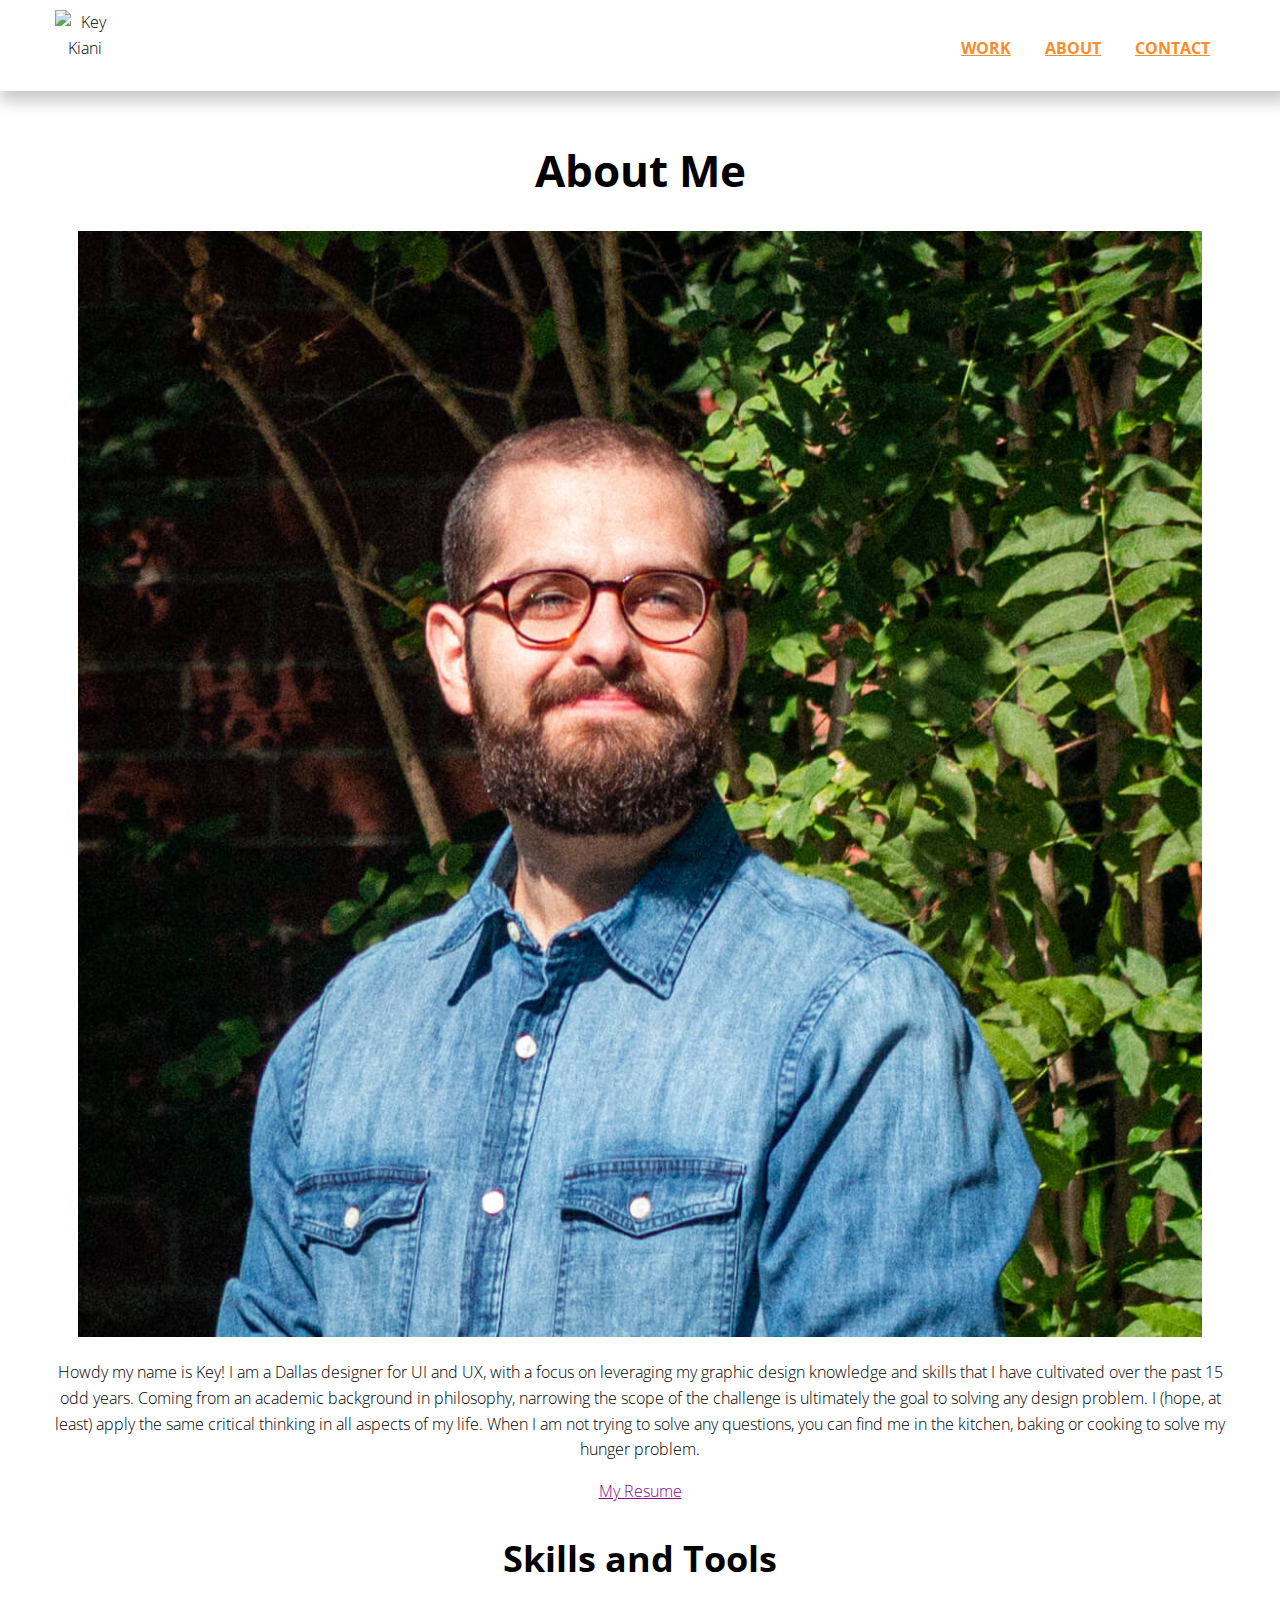
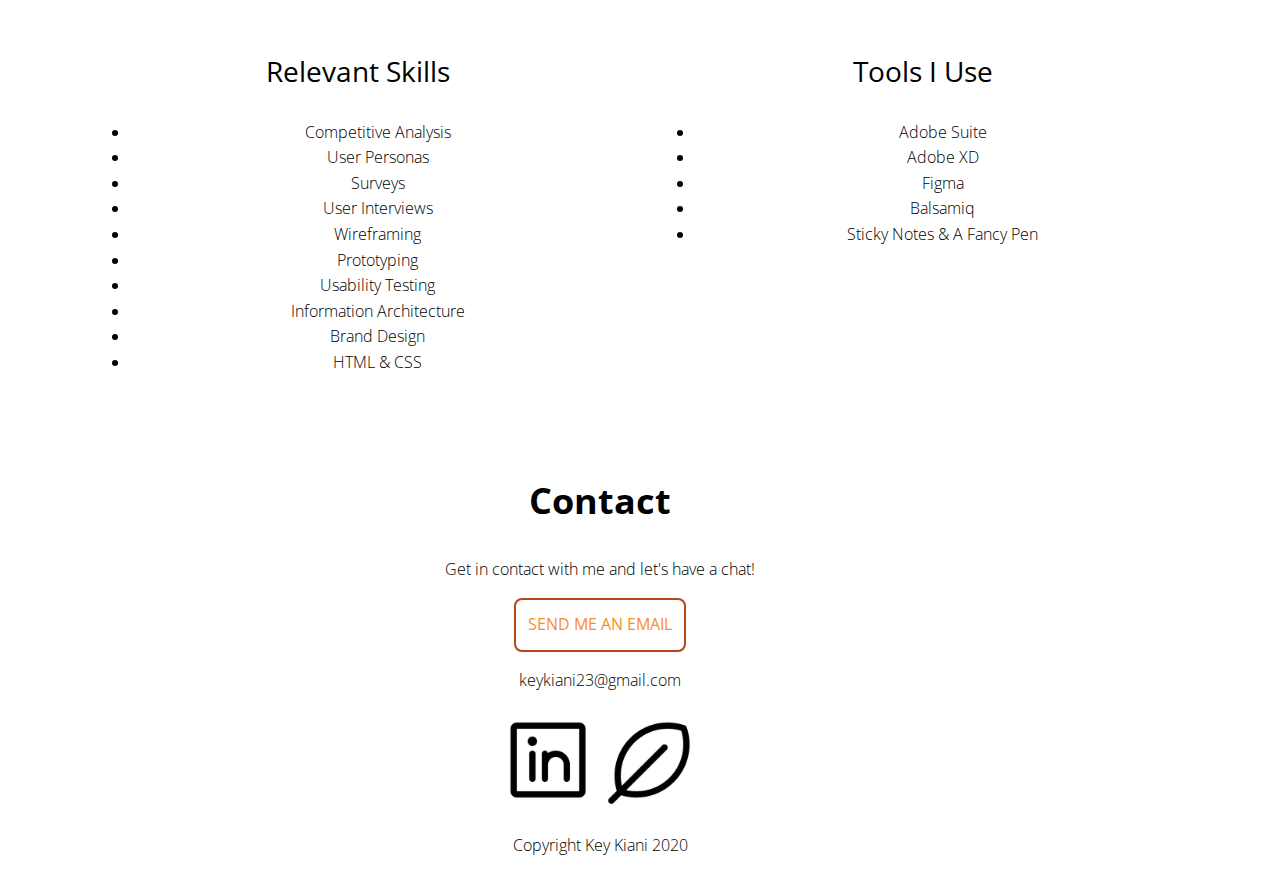
==== about.html @ 22456ecd "removed containercenter class" ====
<!DOCTYPE html>
<html lang="en" dir="ltr">

<head>
  <meta charset="utf-8" />
  <title>Key Kiani</title>
  <link href="img/about/favicon_x.ico" rel="shortcut icon" />
  <link rel="stylesheet" type="text/css" href="css/normalize.css" />
  <link rel="stylesheet" type="text/css" href="css/style.css" />
  <link href="https://fonts.googleapis.com/css2?family=Open+Sans:ital,wght@0,300;0,400;0,600;0,700;1,300;1,400;1,600;1,700&display=swap" rel="stylesheet" />
  <meta name="viewport" content="width=device-width, initial-scale=1" />
  <script src="https://kit.fontawesome.com/7047d6c9fc.js" crossorigin="anonymous"></script>
</head>

<body>
  <!-- Header Section -->
  <header>
    <div id="header">
      <div class="navtoggle" id="myNavtoggle">
        <img src="https://i.imgur.com/heJOwS7.png" alt="Key Kiani" class="logo" />
        <div>
          <nav>
            <ul class="nav">
              <li><a href="index.html">Work</a></li>
              <li><a href="about.html">About</a></li>
              <li><a href="#contact">Contact</a></li>
              <li><a href="javascript:void(0);" class="icon" onclick="menuToggle()"><i class="fas fa-bars"></i></a></li>
            </ul>
          </nav>
        </div>
      </div>
    </div>
  </header>
  <!--End Header-->

  <!-- Main -->
  <main>
    <div id="hero">
      <div class="container">
        <div>
          <h1>About Me</h1>
        </div>
        <div>
          <picture>
            <source srcset="img/about/KeyKiani_p@1x.jpg" media="(max-width:767px)" />
            <img src="img/about/KeyKiani_p@2x.jpg" alt="My image" />
          </picture>
          <div>
            <div>
              <!-- <h2>About Me</h2> -->
              <div>
                <p>
                  Howdy my name is Key! I am a Dallas designer for UI and UX, with a focus on leveraging my graphic design knowledge and skills that I have cultivated over the past 15 odd years. Coming from an academic
                  background in philosophy, narrowing the scope of the challenge is ultimately the goal to solving any design problem. I (hope, at least) apply the same critical thinking in all aspects of my life. When I am
                  not trying to solve any questions, you can find me in the kitchen, baking or cooking to solve my hunger problem.
                </p>
              </div>
              <!-- Testing how this div works -->
              <a href="files/cv.pdf" target="_blank">My Resume</a>
            </div>
            <div class="row">
              <h2>Skills and Tools</h2>
              <div class="col-md-6">
                <h3>Relevant Skills</h3>
                <ul>
                  <li>Competitive Analysis</li>
                  <li>User Personas</li>
                  <li>Surveys</li>
                  <li>User Interviews</li>
                  <li>Wireframing</li>
                  <li>Prototyping</li>
                  <li>Usability Testing</li>
                  <li>Information Architecture</li>
                  <li>Brand Design</li>
                  <li>HTML & CSS</li>
                </ul>
              </div>
              <div class="col-md-6">
                <h3>Tools I Use</h3>
                <ul>
                  <li>Adobe Suite</li>
                  <li>Adobe XD</li>
                  <li>Figma</li>
                  <li>Balsamiq</li>
                  <li>Sticky Notes & A Fancy Pen</li>
                </ul>
              </div>
            </div>
          </div>
        </div>
      </div>
    </div>
  </main>

  <!-- Footer -->
  <footer id="contact">
    <div class="container, containercenter">
      <h2>Contact</h2>
      <p>Get in contact with me and let's have a chat!</p>
      <div>
        <a href="mailto:keykiani23@gmail.com" class="button contact">Send me an email</a>
        <div>
          <div class="">
            <p>keykiani23@gmail.com</p>
          </div>
          <a href="https://www.linkedin.com/in/keyarashkiani"> <img src="img/about/linkedin-logo.png" alt="Linkedin" class="footer" /></a>
          <a href="https://www.keykiani.com"> <img src="img/about/leaf.png" alt="Notion Page" class="footer" /></a>
        </div>
      </div>
      <p>Copyright Key Kiani 2020</p>
    </div>
  </footer>
  <!-- End Footer -->
  <script src="https://code.jquery.com/jquery-3.5.1.js" integrity="sha256-QWo7LDvxbWT2tbbQ97B53yJnYU3WhH/C8ycbRAkjPDc=" crossorigin="anonymous"></script>
  <script src="js/script.js"></script>
</body>

</html>
---- css/style.css ----
/*
Colors used:
Primary Color (Orange):F78D2d
Secondary Color (Purple): 8B008B
Secondary Color (White):FFFFFF
Secondary Color (Black): 000000
Tercery Color (Silver): 797B84
*/

/* Layout styling */
* {
  box-sizing: border-box;
}

body {
  background-color: #fff; /* White */
  font-family: "Open sans", sans-serif;
  font-size: 16px;
  font-weight: 300;
  line-height: 1.6;
  color: #000; /* Black */
}

/* ::::::::::::::::::::::::::: BASE STYLES */
h1,
h2,
h3,
h4 {
  line-height: 1.4;
}

h1 {
  font-size: 2.75em;
  font-weight: 700;
}

h2 {
  font-size: 2.25em;
  font-weight: 700;
}

h3 {
  font-size: 1.75em;
  font-weight: 400;
}

h4 {
  font-size: 1.35em;
  font-weight: 400;
}

img {
  width: 96%;
}

a {
  color: #8b008b; /* Purple */
}

a:visited {
  color: #8b008b; /* Purple */
}

a:active {
  color: #f78d2d; /* Orange */
}

a:focus {
  color: #ffff; /* White */
  text-decoration: underline;
}

.button {
  display: inline-block;
  background-color: #f78d2d; /* Orange */
  color: #000; /* Black */
  font-weight: 400;
  text-decoration: none;
  padding: 12px;
  border-radius: 8px;
  border-bottom: 2px solid #f78d2d; /* Orange */
  transition: 0.5s opacity;
  transition-property: opacity;
}

.button:hover {
  cursor: pointer;
  opacity: 0.6;
}

.button.contact {
  background-color: transparent;
  color: #f78d2d; /* Orange */
  text-transform: uppercase;
  border: 2px solid #ba4419; /* Dark Orange */
}

.button.contact:hover {
  background-color: #f78d2d; /* Orange */
  color: #000; /* Black */
}

/* ::::::::::::::::::::::::::: SPECIALTY */
.containercenter {
  max-width: 1200px;
  text-align: center;
}

/* Workaround to get the centering working on some headings */

/* ::::::::::::::::::::::::::: HEADER */
header {
  -webkit-box-shadow: 5px 5px 15px 5px rgba(0, 0, 0, 0.22);
  box-shadow: 5px 5px 15px 5px rgba(0, 0, 0, 0.22);
}

#header {
  background-color: #ffff; /* white */
  max-width: 1200px;
  margin: 0 auto;
  padding: 10px 15px;
  position: relative;
  width: 100%;
}

nav > ul {
  list-style-type: none;
  padding: 0;
}

nav > ul > li > a {
  list-style: none;
  padding: 0 15px;
  text-transform: uppercase;
  font-weight: 700;
  color: #f78d2d;
  width: 100%;
}

.logo {
  max-width: 60px;
  text-align: center;
}

/* ::::::::::::::::::::::::::: NAV INTERACTION */
.navtoggle li:not(:last-child) {
  display: none;
}

.navtoggle,
.navtoggle.responsive {
  position: relative;
}

.navtoggle li .icon {
  width: auto;
  position: absolute;
  right: 0;
  top: 2px;
  font-size: 20px;
}

.navtoggle.responsive li {
  display: block;
}

.navtoggle.responsive nav {
  padding: 24px 0 0;
}

.navtoggle.responsive li {
  display: block;
  padding: 10px 0;
  border-top: 2px solid rgba(255, 127, 80, 0.5);
}

.navtoggle.responsive li:last-child {
  padding: 0 0 10px;
}

/* ::::::::::::::::::::::::::: FOOTER */
.footer {
  max-width: 100px;
}

#contact h2 {
  text-align: center;
}

/* ::::::::::::::::::::::::::: MAIN */
#main {
  padding-top: 133px;
}

/* ::::::::::::::::::::::::::: HERO */
#hero {
  padding: 20px 0;
  display: inline-block;
  text-align: center;
  width: 100%;
}

#hero span {
  display: block;
}

#hero h1 {
  text-align: center;
}

/* ::::::::::::::::::::::::::: WORK */
#work h2 {
  text-align: center;
}

/* ::::::::::::::::::::::::::: GRIDS */
.row {
  margin: 25px 0;
  padding: 0 20px;
}

.container {
  padding: 0 15px;
  max-width: 1200px;
  margin: 0 auto;
}

/* ::::::::::::::::::::::::::: ANIMATION */
#Droplet {
  animation: 2s bounce infinite alternate ease;
}

@keyframes bounce {
  0% {
    transform: translate(0, 0);
  }

  100% {
    transform: translate(50px, -100px);
  }
}

/* ==============================
Medium devices (640px and larger)
================================= */
@media only screen and (min-width: 640px) {
  .navtoggle li:not(:last-child) {
    display: inline-block;
  }

  header {
    text-align: unset;
    padding: 0 0 13px;
    width: 100%;
  }

  nav {
    width: auto;
    float: right;
    margin-top: 10px;
  }

  nav > ul > li {
    display: inline-block;
  }

  header {
    overflow: hidden;
  }

  .logo {
    float: left;
  }

  .col-md-6 {
    width: 50%;
  }

  [class*="col-"] {
    float: left;
    padding: 10px 15px;
  }

  .row::after {
    content: "";
    clear: both;
    display: table;
  }
}

/* ==============================
Large devices (1024px or larger)
================================= */
@media only screen and (min-width: 1024px) {
  .navtoggle li:last-child {
    display: none;
  }

  .col-lg-7 {
    width: 60%;
  }

  .col-lg-5 {
    width: 40%;
  }
}

/* ==============================
X-large devices (1440px or larger)
================================= */
@media only screen and (min-width: 1440px) {
  .navtoggle li:last-child {
    display: none;
  }

  .col-lg-7 {
    width: 60%;
  }

  .col-lg-5 {
    width: 40%;
  }
}
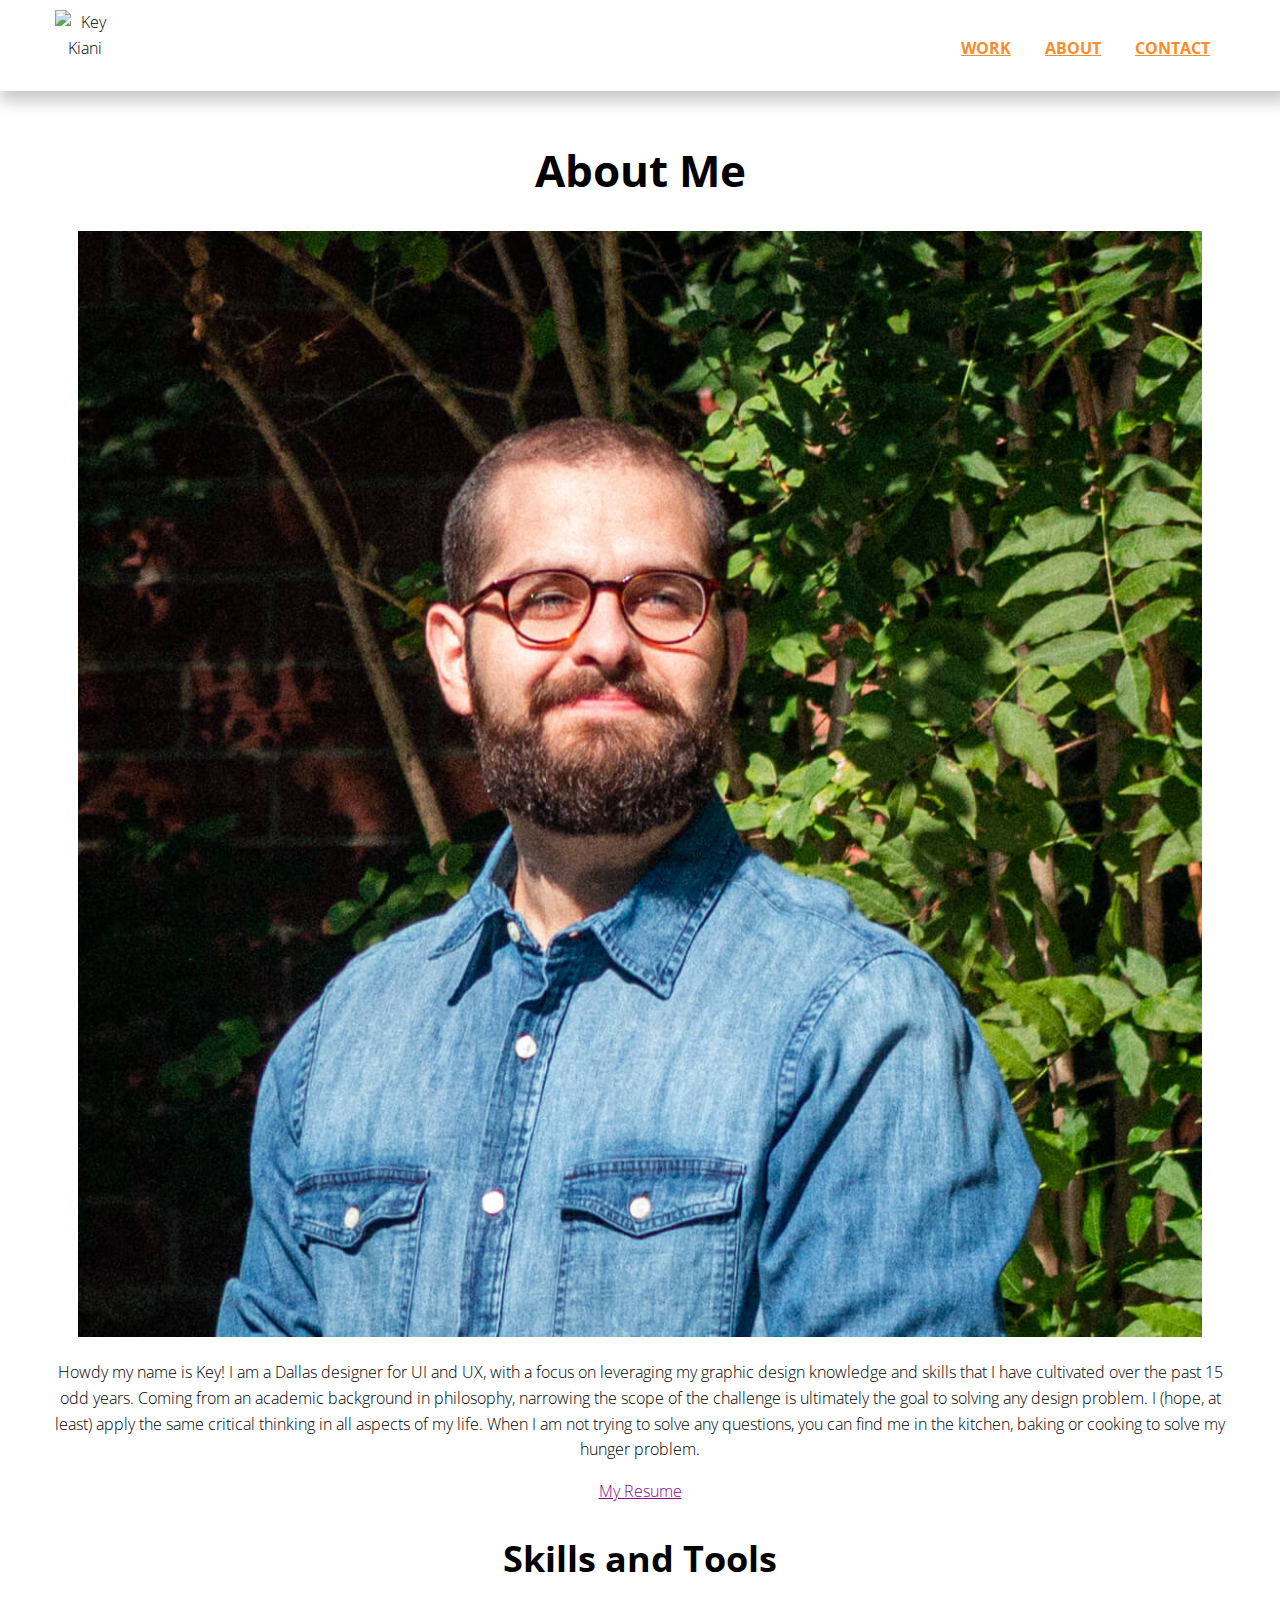
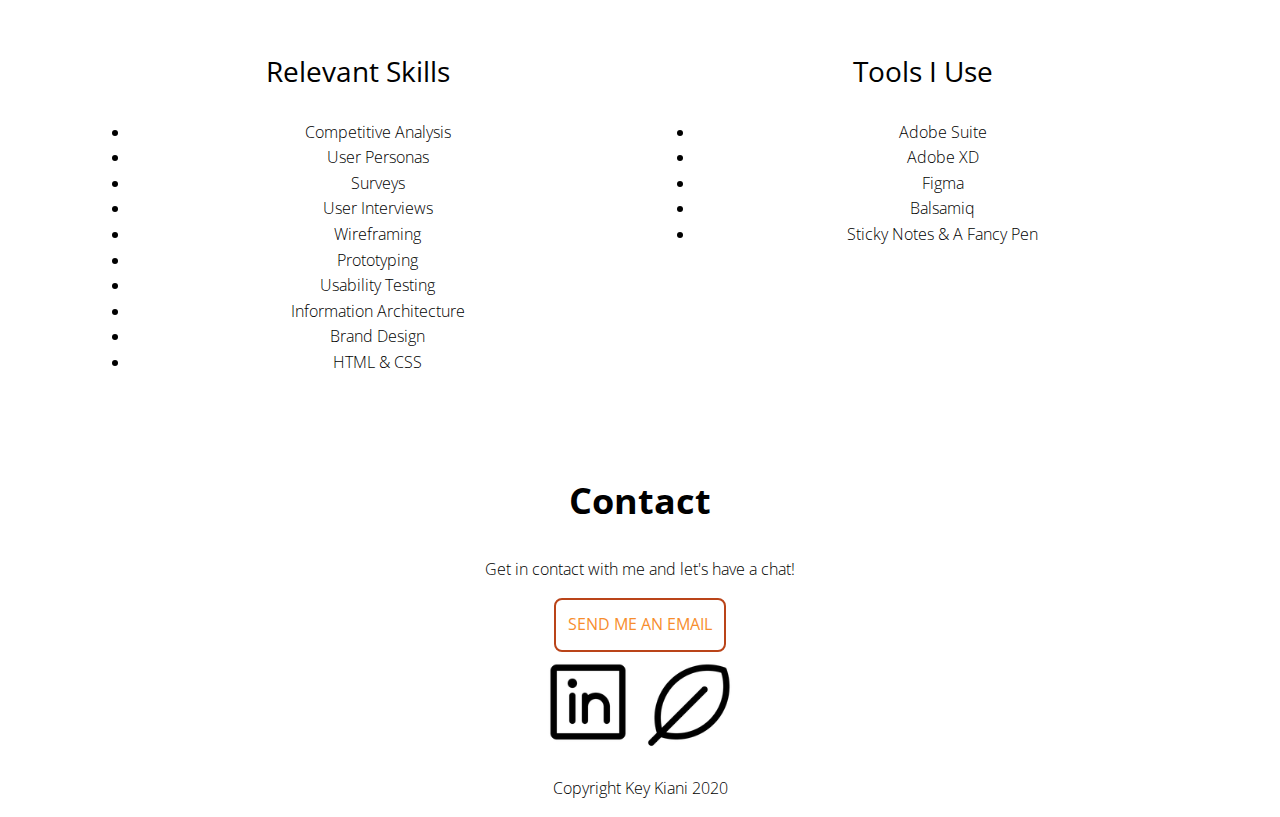
==== commit 622cbd62: "Footer Center" ====
--- a/about.html
+++ b/about.html
@@ -94,15 +94,12 @@
 
   <!-- Footer -->
   <footer id="contact">
-    <div class="container, containercenter">
+    <div class="container">
       <h2>Contact</h2>
       <p>Get in contact with me and let's have a chat!</p>
       <div>
         <a href="mailto:keykiani23@gmail.com" class="button contact">Send me an email</a>
         <div>
-          <div class="">
-            <p>keykiani23@gmail.com</p>
-          </div>
           <a href="https://www.linkedin.com/in/keyarashkiani"> <img src="img/about/linkedin-logo.png" alt="Linkedin" class="footer" /></a>
           <a href="https://www.keykiani.com"> <img src="img/about/leaf.png" alt="Notion Page" class="footer" /></a>
         </div>
--- a/css/style.css
+++ b/css/style.css
@@ -62,7 +62,7 @@
 }
 
 a:active {
-  color: #f78d2d; /* Orange */
+  color: #f78d2d; /* Dark Orange */
 }
 
 a:focus {
@@ -223,6 +223,7 @@
   padding: 0 15px;
   max-width: 1200px;
   margin: 0 auto;
+  text-align: center;
 }
 
 /* ::::::::::::::::::::::::::: ANIMATION */
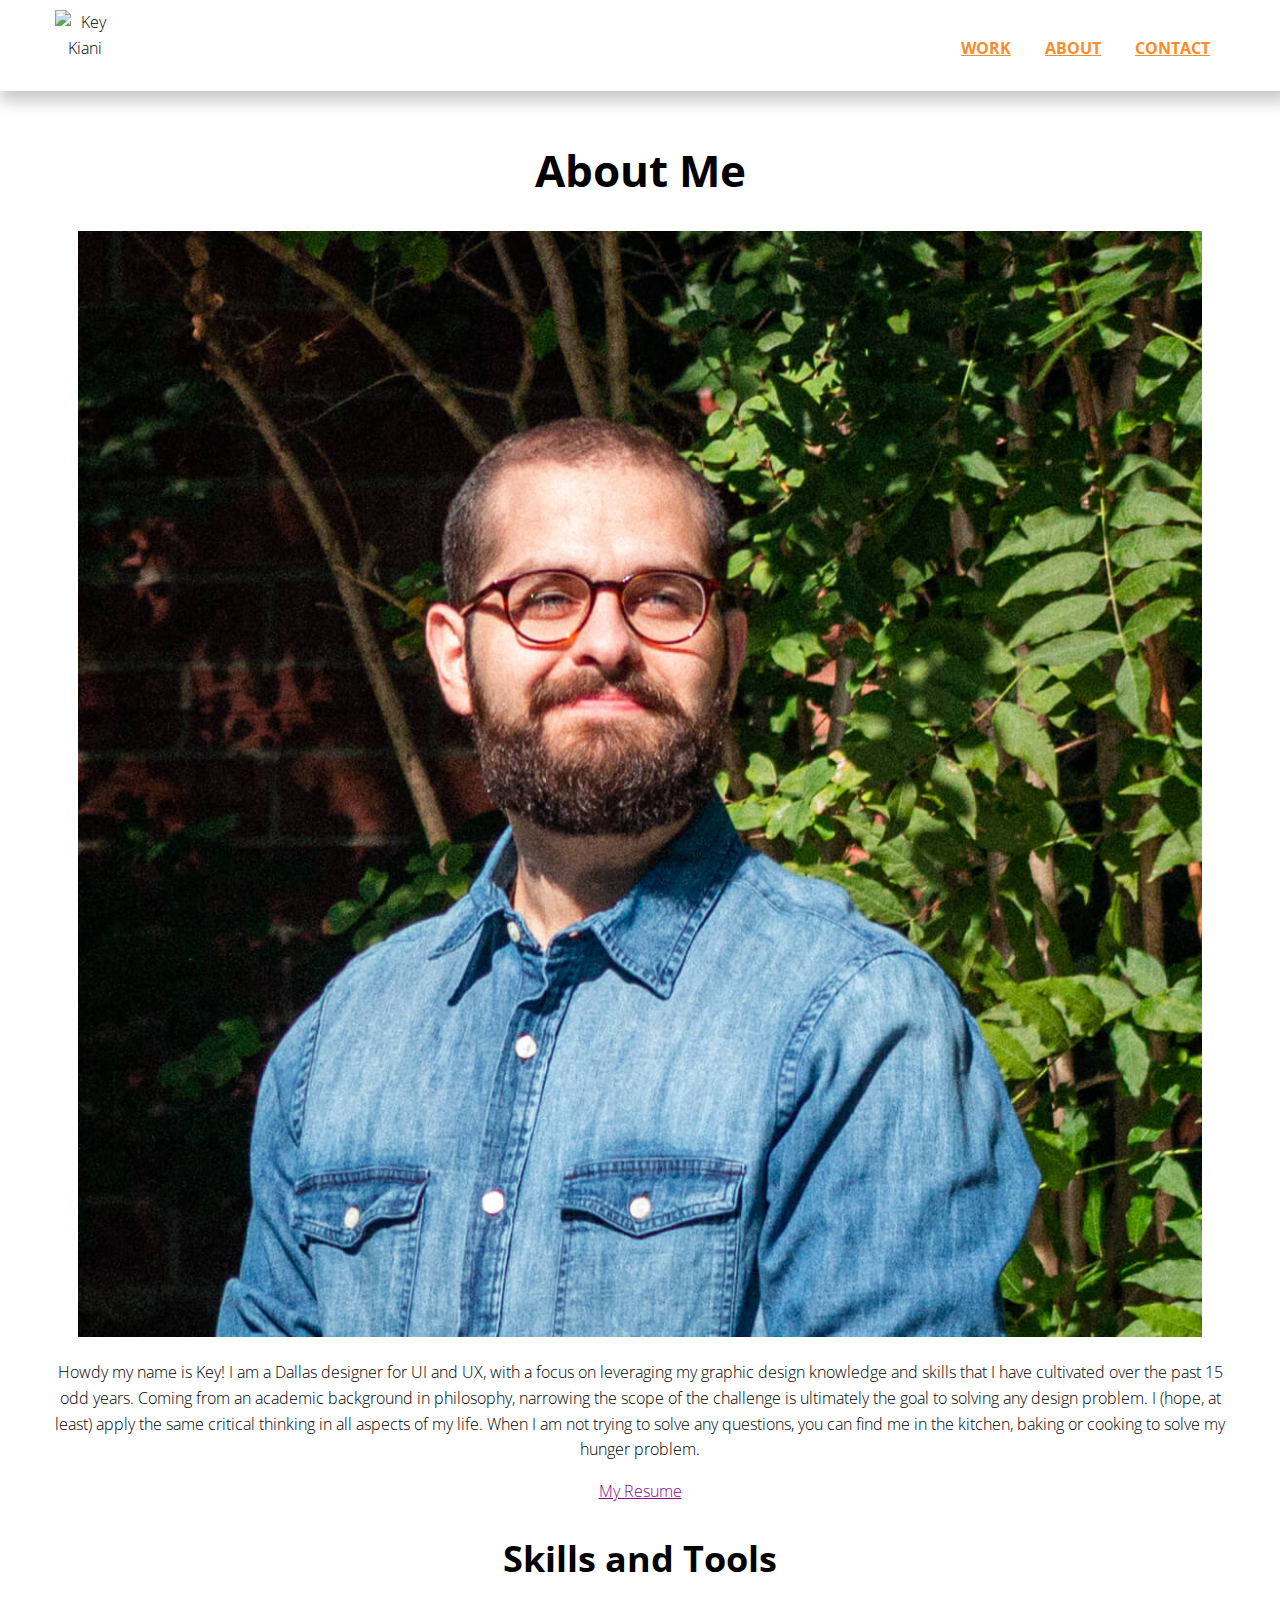
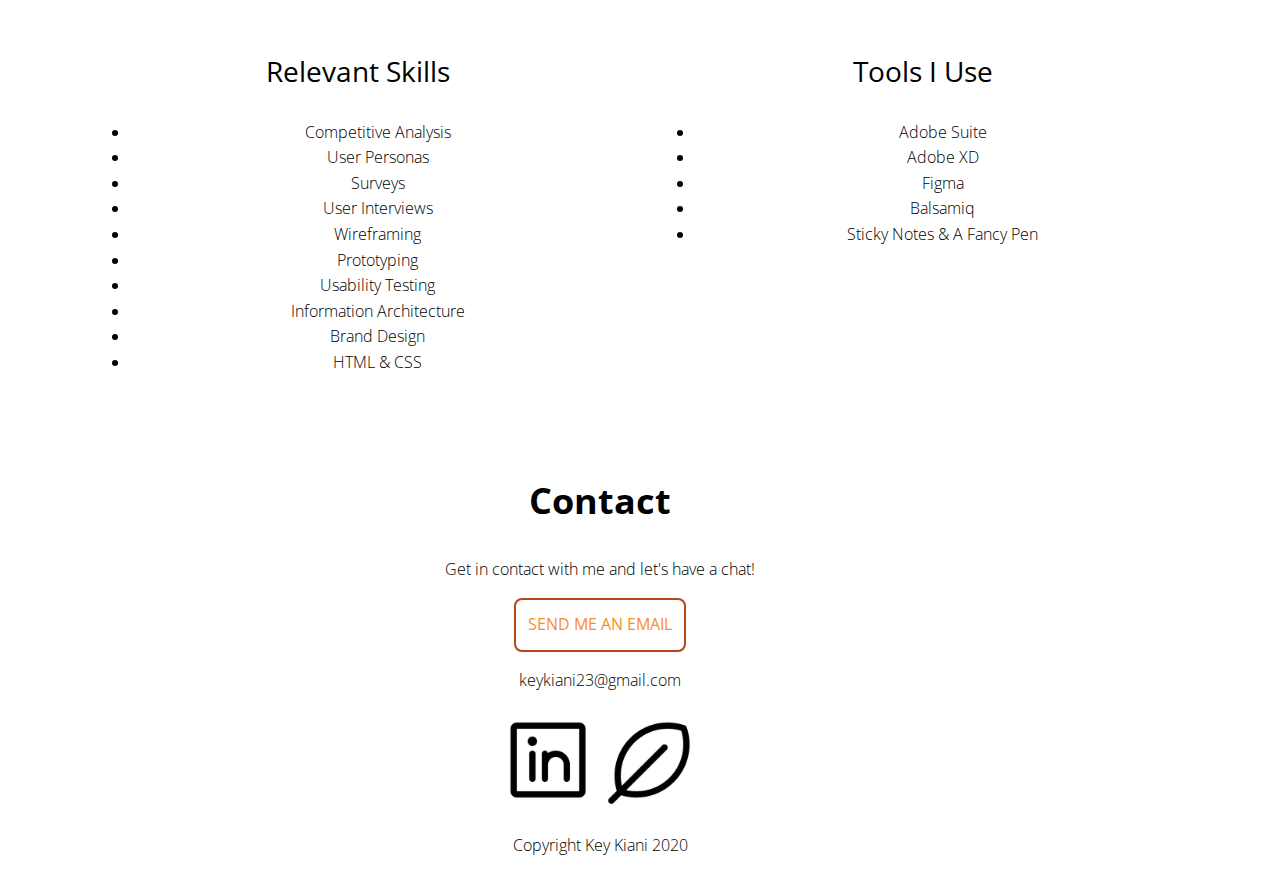
==== commit a47bb13b: "Revert "Footer Center"" ====
--- a/about.html
+++ b/about.html
@@ -94,12 +94,15 @@
 
   <!-- Footer -->
   <footer id="contact">
-    <div class="container">
+    <div class="container, containercenter">
       <h2>Contact</h2>
       <p>Get in contact with me and let's have a chat!</p>
       <div>
         <a href="mailto:keykiani23@gmail.com" class="button contact">Send me an email</a>
         <div>
+          <div class="">
+            <p>keykiani23@gmail.com</p>
+          </div>
           <a href="https://www.linkedin.com/in/keyarashkiani"> <img src="img/about/linkedin-logo.png" alt="Linkedin" class="footer" /></a>
           <a href="https://www.keykiani.com"> <img src="img/about/leaf.png" alt="Notion Page" class="footer" /></a>
         </div>
--- a/css/style.css
+++ b/css/style.css
@@ -62,7 +62,7 @@
 }
 
 a:active {
-  color: #f78d2d; /* Dark Orange */
+  color: #f78d2d; /* Orange */
 }
 
 a:focus {
@@ -223,7 +223,6 @@
   padding: 0 15px;
   max-width: 1200px;
   margin: 0 auto;
-  text-align: center;
 }
 
 /* ::::::::::::::::::::::::::: ANIMATION */
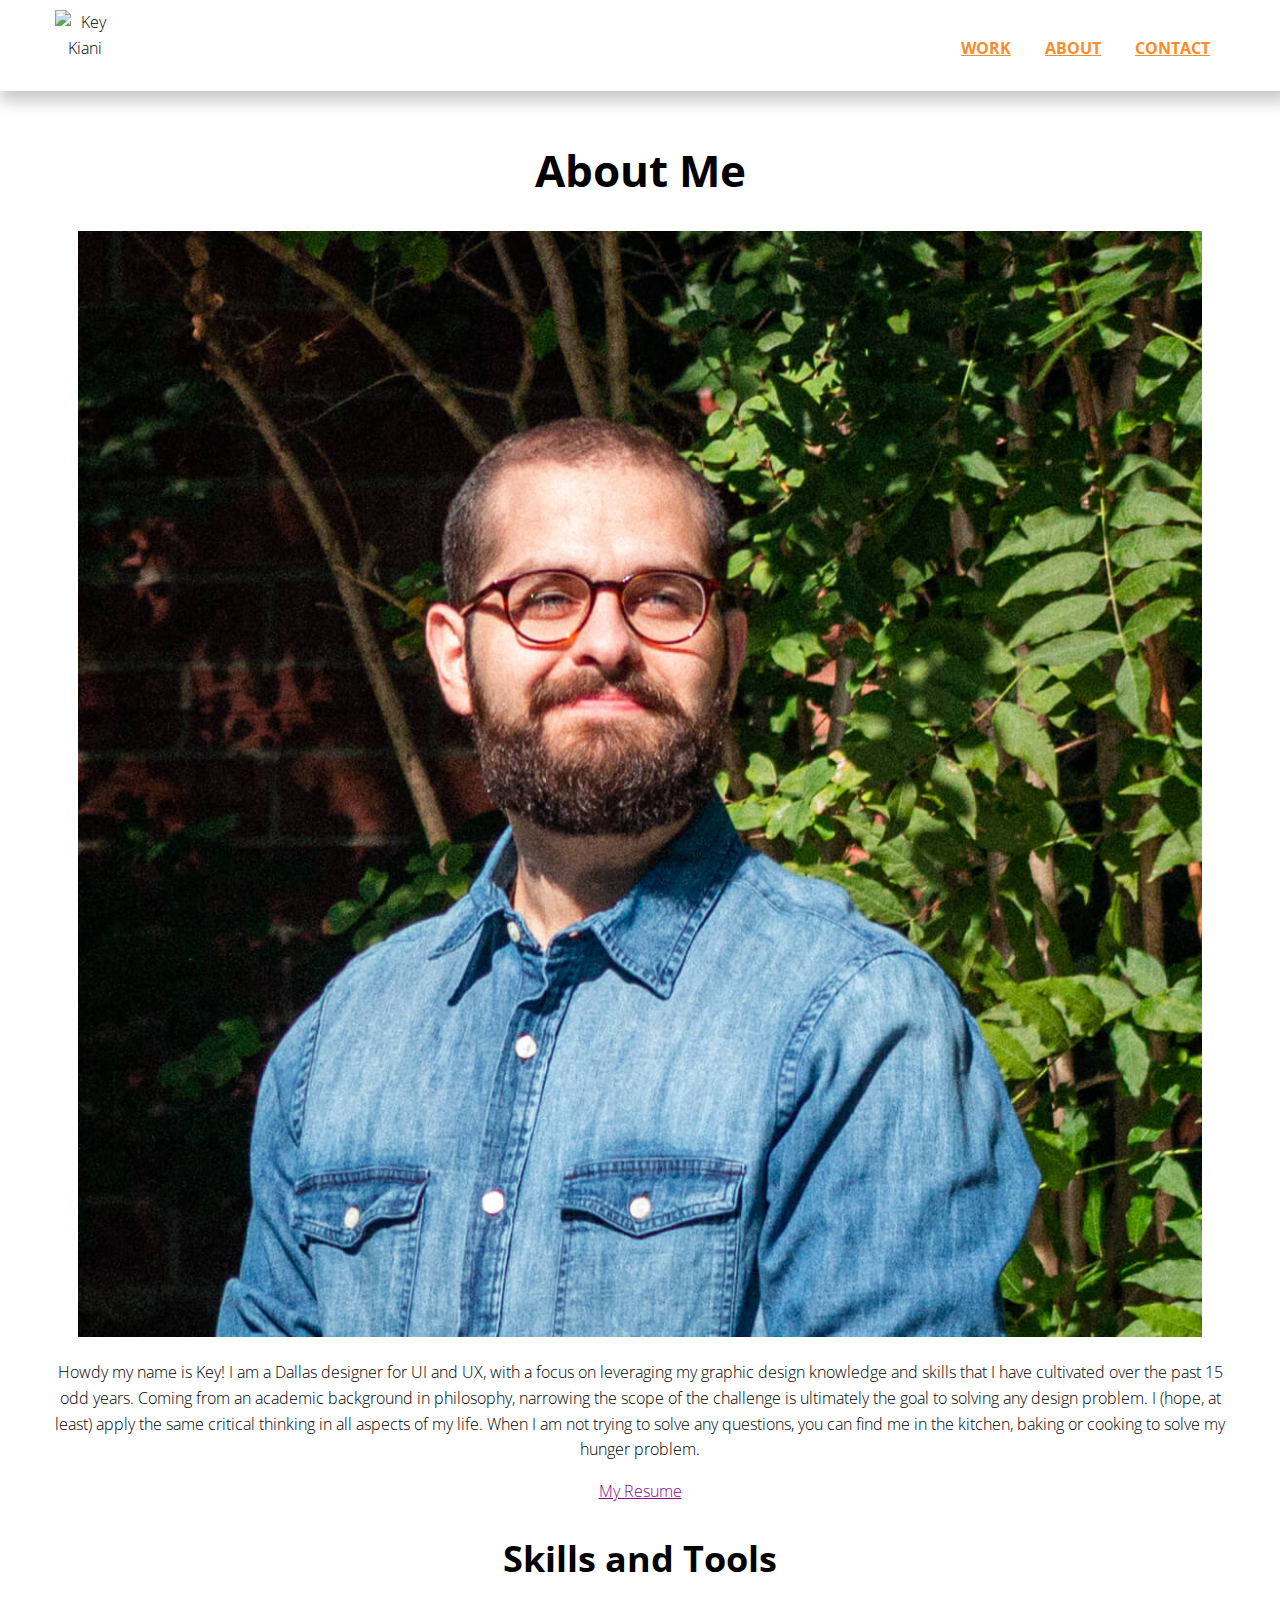
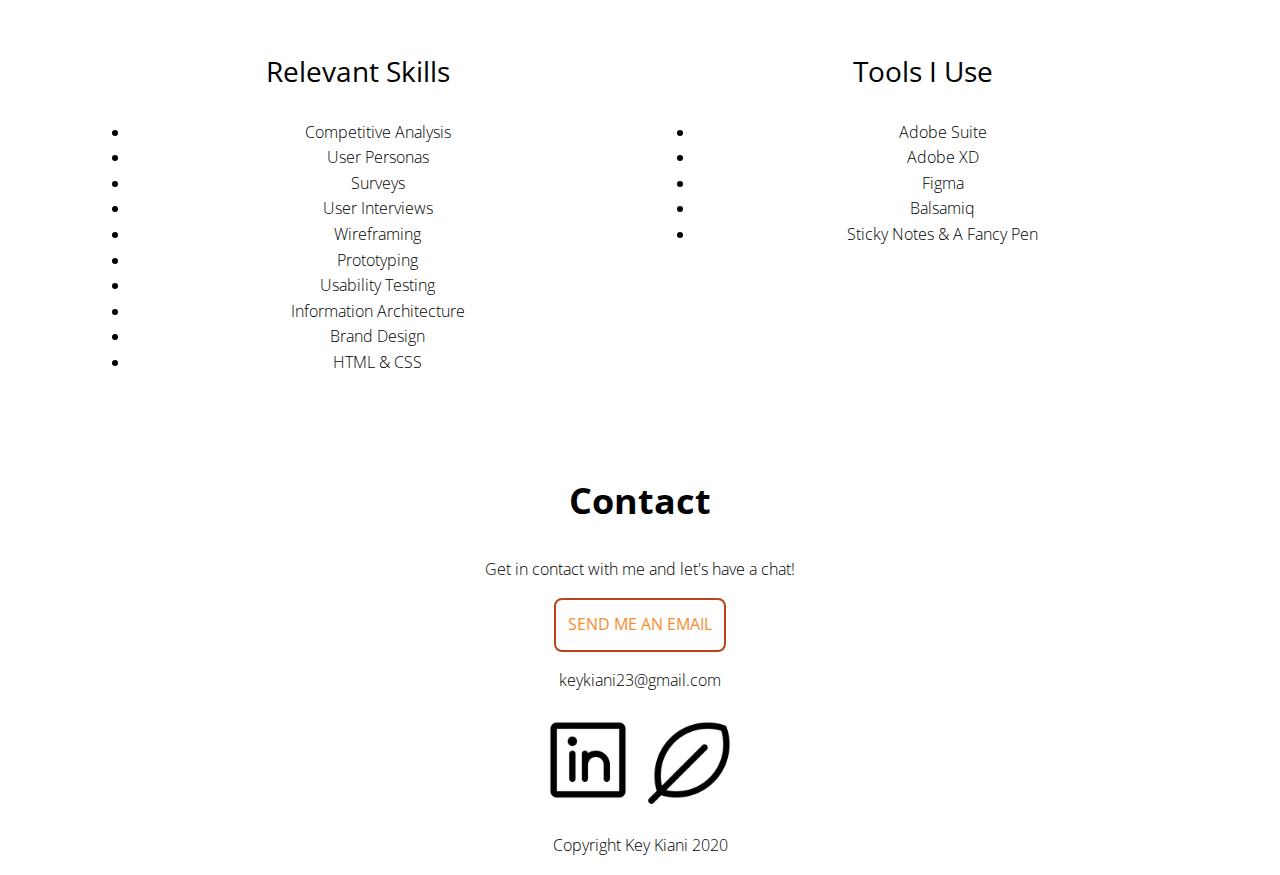
==== commit e93413bf: "Changes to footer" ====
--- a/about.html
+++ b/about.html
@@ -94,7 +94,7 @@
 
   <!-- Footer -->
   <footer id="contact">
-    <div class="container, containercenter">
+    <div class="container containercenter">
       <h2>Contact</h2>
       <p>Get in contact with me and let's have a chat!</p>
       <div>
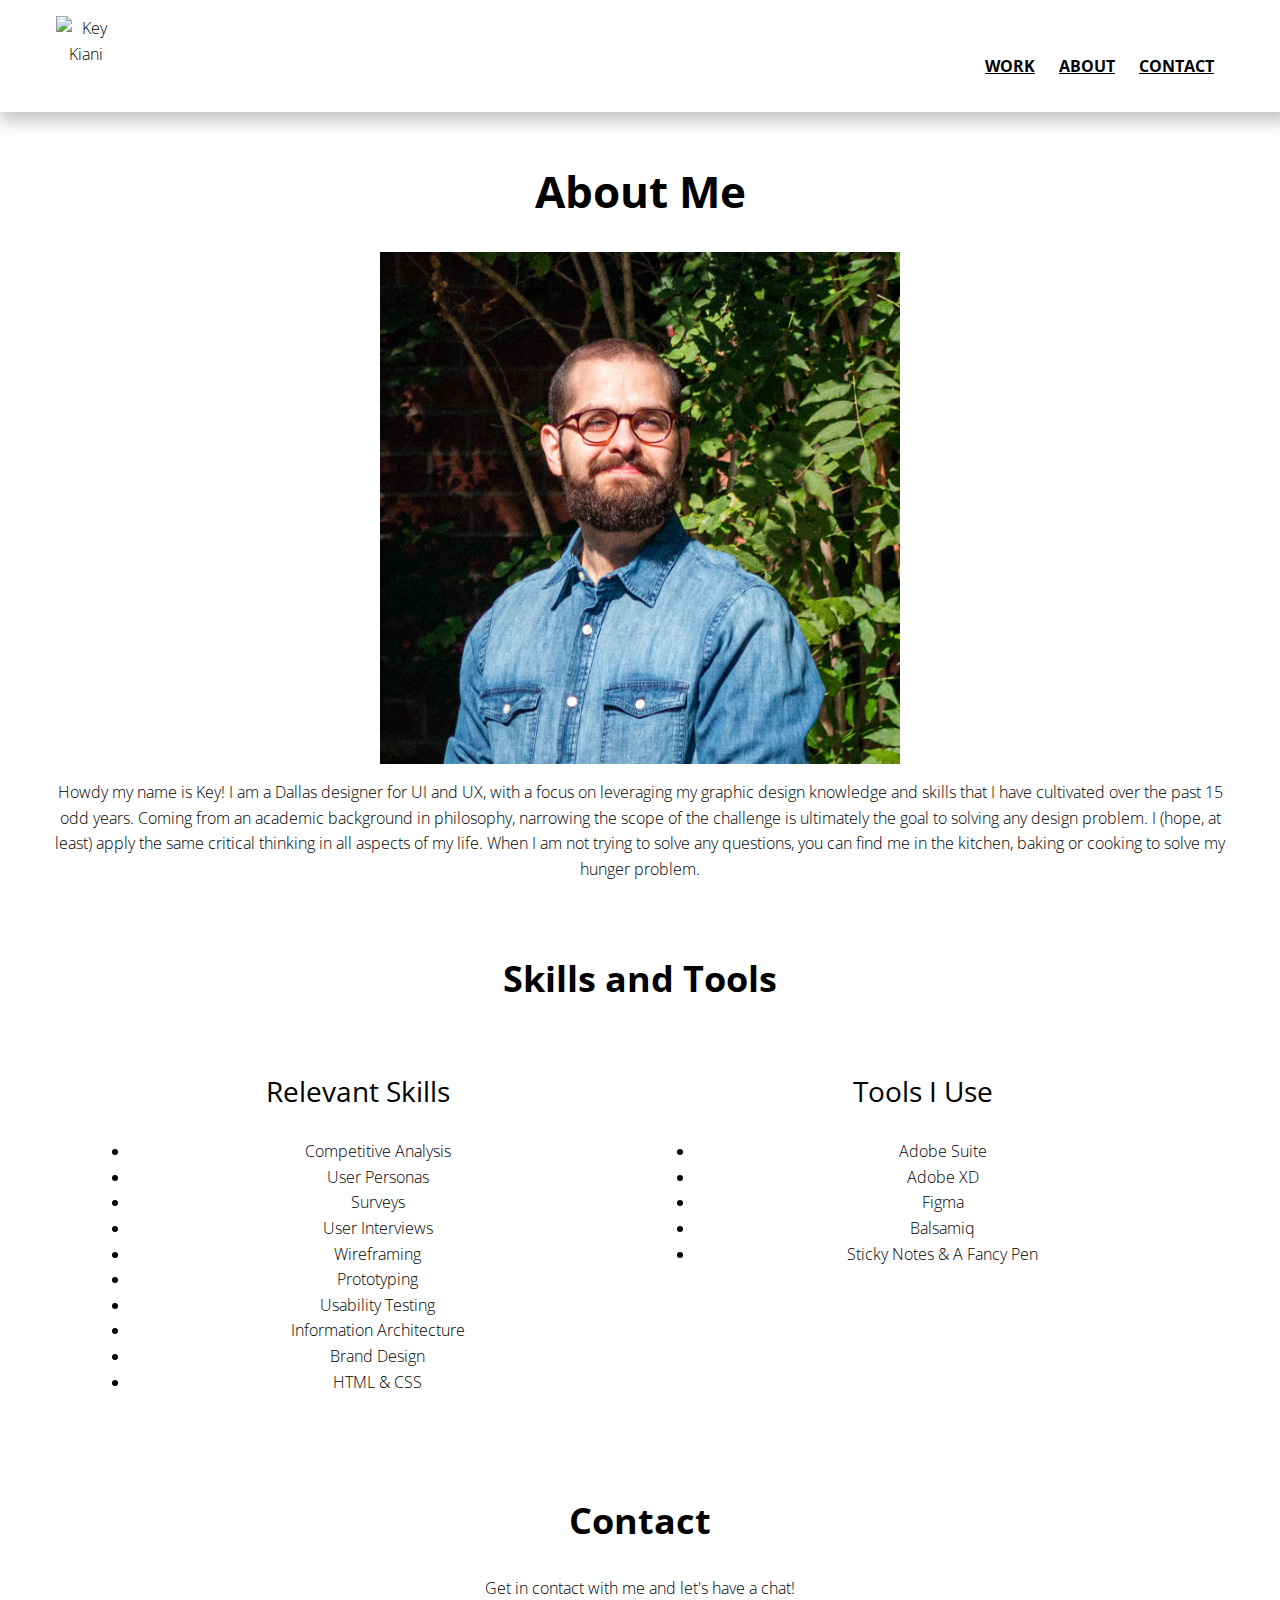
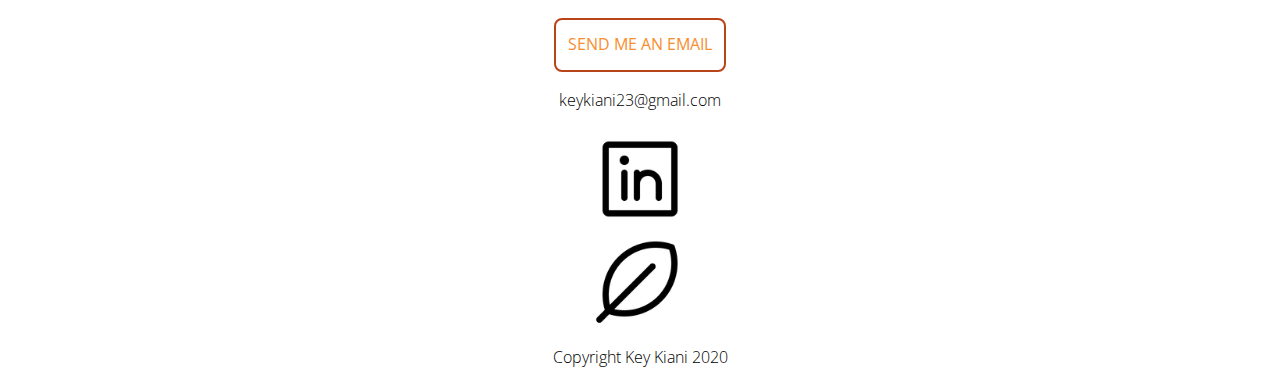
==== commit dd2b42ed: "Standard Header" ====
--- a/about.html
+++ b/about.html
@@ -17,11 +17,11 @@
   <header>
     <div id="header">
       <div class="navtoggle" id="myNavtoggle">
-        <img src="https://i.imgur.com/heJOwS7.png" alt="Key Kiani" class="logo" />
+        <img src="https://i.imgur.com/dDi7V3e.png" alt="Key Kiani" class="logo" />
         <div>
           <nav>
             <ul class="nav">
-              <li><a href="index.html">Work</a></li>
+              <li><a href="#work">Work</a></li>
               <li><a href="about.html">About</a></li>
               <li><a href="#contact">Contact</a></li>
               <li><a href="javascript:void(0);" class="icon" onclick="menuToggle()"><i class="fas fa-bars"></i></a></li>
--- a/css/style.css
+++ b/css/style.css
@@ -50,11 +50,17 @@
 }
 
 img {
-  width: 96%;
+  width: 100%;
+  align-items: center;
+  max-width: 520px;
+}
+
+img:active {
+  transform: scale(2);
 }
 
 a {
-  color: #8b008b; /* Purple */
+  color: #ffff; /* Black */
 }
 
 a:visited {
@@ -66,7 +72,7 @@
 }
 
 a:focus {
-  color: #ffff; /* White */
+  color: #f78d2d; /* Orange */
   text-decoration: underline;
 }
 
@@ -115,10 +121,10 @@
 }
 
 #header {
-  background-color: #ffff; /* white */
+  background-color: #fff; /* white */
   max-width: 1200px;
   margin: 0 auto;
-  padding: 10px 15px;
+  padding: 8px 16px;
   position: relative;
   width: 100%;
 }
@@ -130,14 +136,15 @@
 
 nav > ul > li > a {
   list-style: none;
-  padding: 0 15px;
+  padding: 0 10px;
   text-transform: uppercase;
   font-weight: 700;
-  color: #f78d2d;
+  color: #000;
   width: 100%;
 }
 
 .logo {
+  margin-top: 8px;
   max-width: 60px;
   text-align: center;
 }
@@ -155,8 +162,9 @@
 .navtoggle li .icon {
   width: auto;
   position: absolute;
+  margin-top: 10px;
   right: 0;
-  top: 2px;
+  top: 5px;
   font-size: 20px;
 }
 
@@ -249,15 +257,15 @@
   }
 
   header {
-    text-align: unset;
-    padding: 0 0 13px;
+    text-align: justify;
+    padding: 0 0 16px;
     width: 100%;
   }
 
   nav {
     width: auto;
     float: right;
-    margin-top: 10px;
+    margin-top: 30px;
   }
 
   nav > ul > li {
@@ -266,6 +274,10 @@
 
   header {
     overflow: hidden;
+  }
+
+  img {
+    width: 60%;
   }
 
   .logo {
@@ -296,6 +308,13 @@
     display: none;
   }
 
+  img {
+    display: block;
+    margin-left: auto;
+    margin-right: auto;
+    width: 60%;
+  }
+
   .col-lg-7 {
     width: 60%;
   }
@@ -313,6 +332,11 @@
     display: none;
   }
 
+  img {
+    float: inherit;
+    width: 60%;
+  }
+
   .col-lg-7 {
     width: 60%;
   }
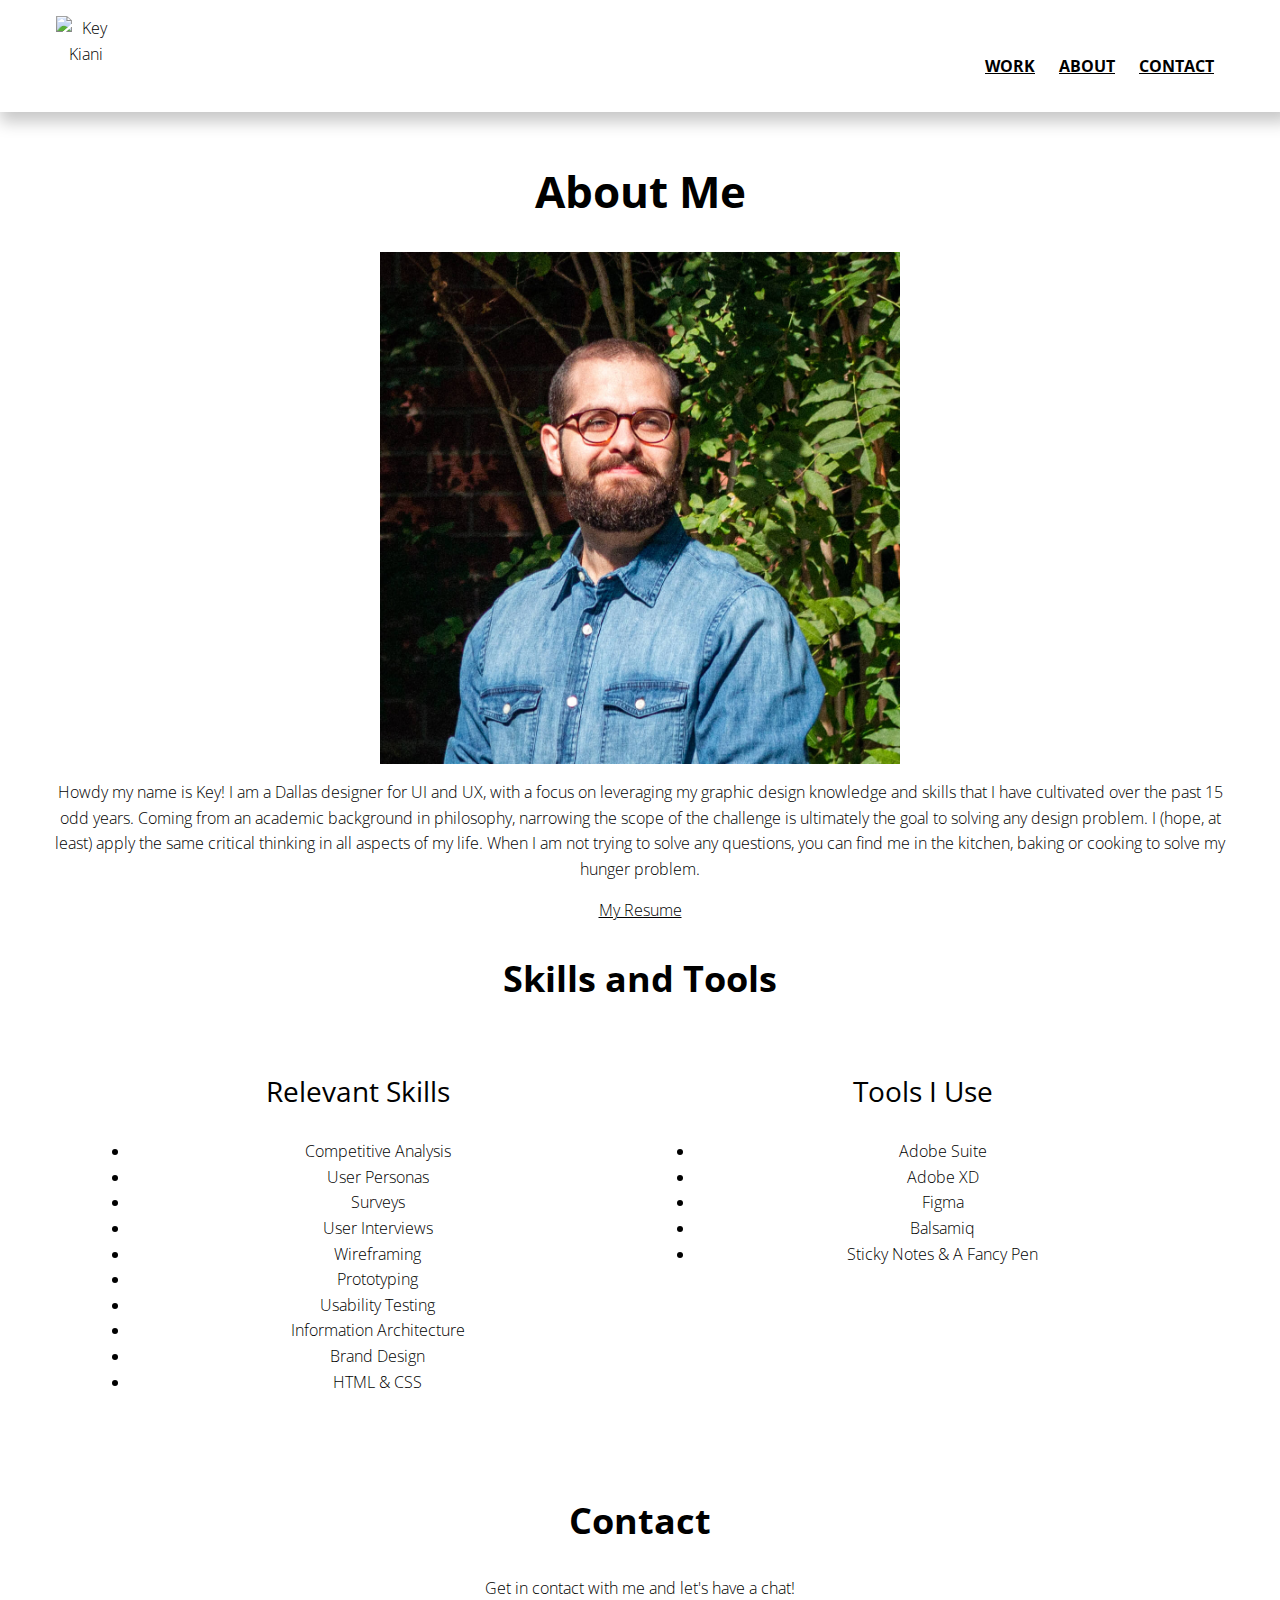
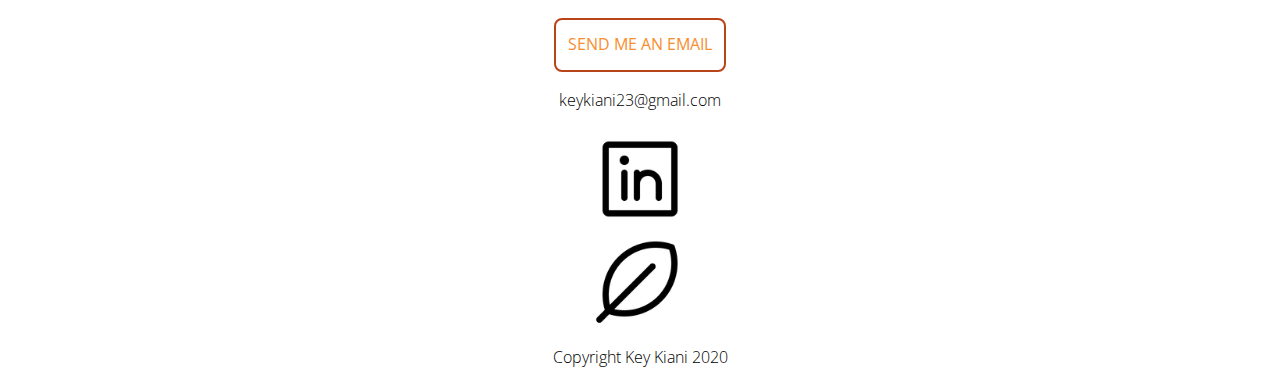
==== commit ad61e319: "Toppage button and Logo home" ====
--- a/about.html
+++ b/about.html
@@ -17,11 +17,11 @@
   <header>
     <div id="header">
       <div class="navtoggle" id="myNavtoggle">
-        <img src="https://i.imgur.com/dDi7V3e.png" alt="Key Kiani" class="logo" />
+        <a href="index.html"><img src="https://i.imgur.com/dDi7V3e.png" alt="Key Kiani" class="logo" /></a>
         <div>
           <nav>
             <ul class="nav">
-              <li><a href="#work">Work</a></li>
+              <li><a href="index.html">Work</a></li>
               <li><a href="about.html">About</a></li>
               <li><a href="#contact">Contact</a></li>
               <li><a href="javascript:void(0);" class="icon" onclick="menuToggle()"><i class="fas fa-bars"></i></a></li>
--- a/css/style.css
+++ b/css/style.css
@@ -60,7 +60,7 @@
 }
 
 a {
-  color: #ffff; /* Black */
+  color: #000; /* Black */
 }
 
 a:visited {
@@ -114,6 +114,26 @@
 
 /* Workaround to get the centering working on some headings */
 
+#topbutton {
+  display: none;
+  position: fixed;
+  bottom: 20px;
+  right: 30px;
+  z-index: 99;
+  border: none;
+  outline: none;
+  background-color: #f78d2d;
+  color: #000;
+  cursor: pointer;
+  padding: 20px;
+  border-radius: 10px;
+  font-size: 18px;
+}
+
+#topbutton:hover {
+  background-color: #555;
+}
+
 /* ::::::::::::::::::::::::::: HEADER */
 header {
   -webkit-box-shadow: 5px 5px 15px 5px rgba(0, 0, 0, 0.22);
@@ -139,7 +159,6 @@
   padding: 0 10px;
   text-transform: uppercase;
   font-weight: 700;
-  color: #000;
   width: 100%;
 }
 
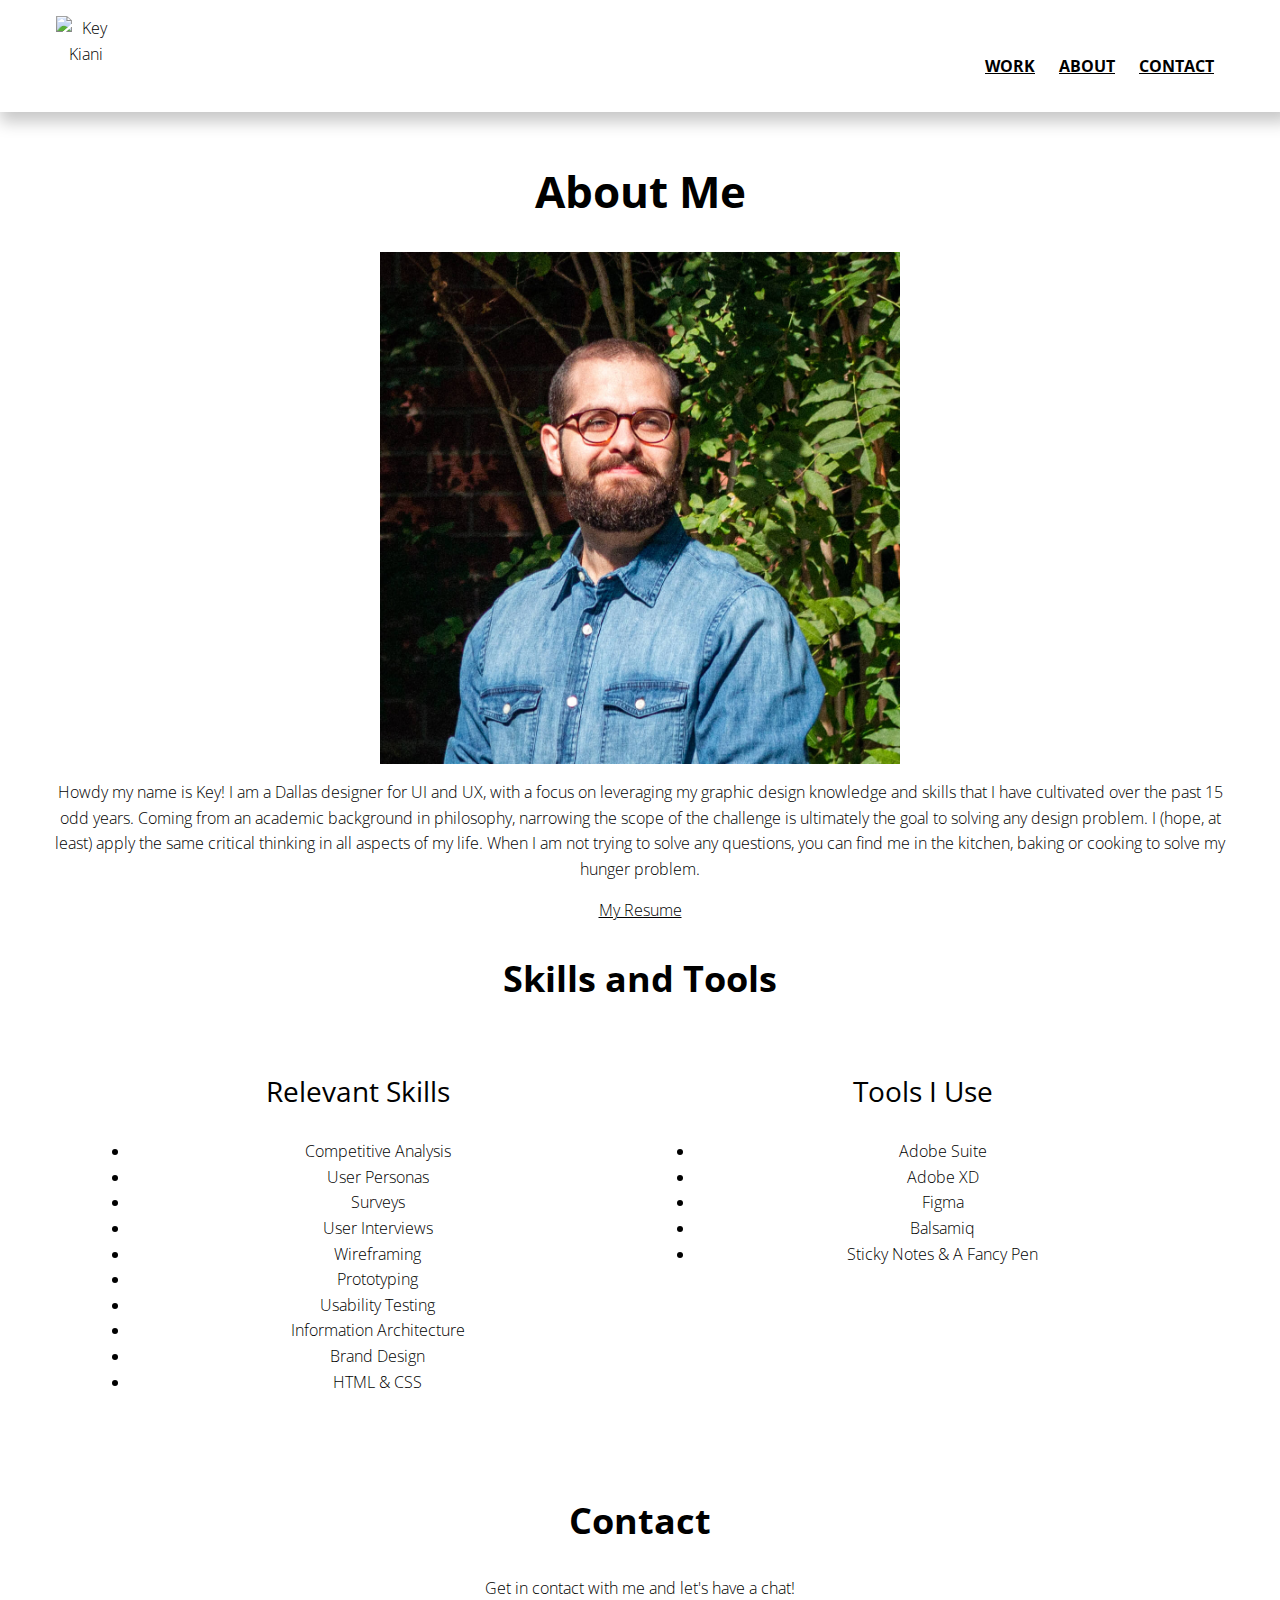
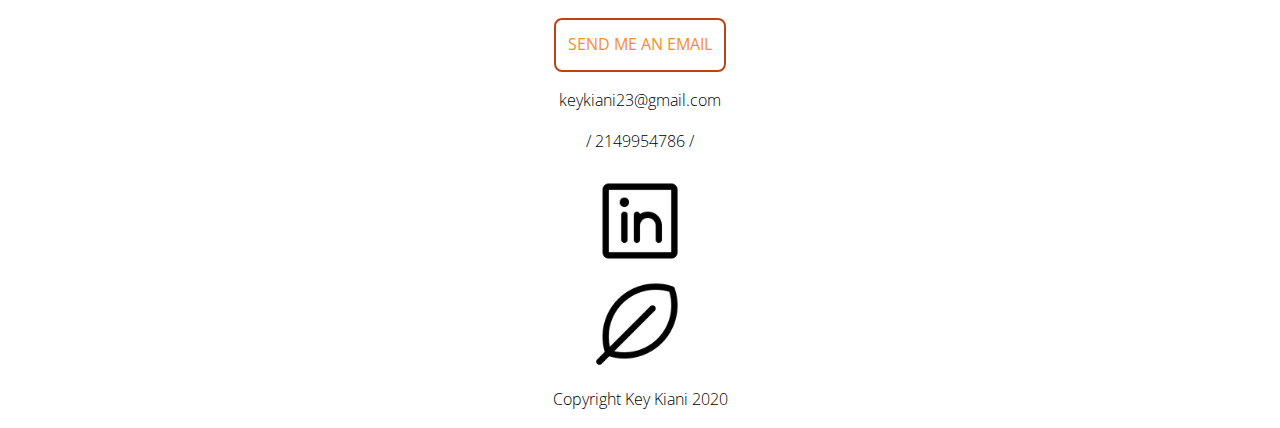
==== commit 992d8f68: "Phone number added" ====
--- a/about.html
+++ b/about.html
@@ -102,6 +102,7 @@
         <div>
           <div class="">
             <p>keykiani23@gmail.com</p>
+            <p>/ 2149954786 /</p>
           </div>
           <a href="https://www.linkedin.com/in/keyarashkiani"> <img src="img/about/linkedin-logo.png" alt="Linkedin" class="footer" /></a>
           <a href="https://www.keykiani.com"> <img src="img/about/leaf.png" alt="Notion Page" class="footer" /></a>
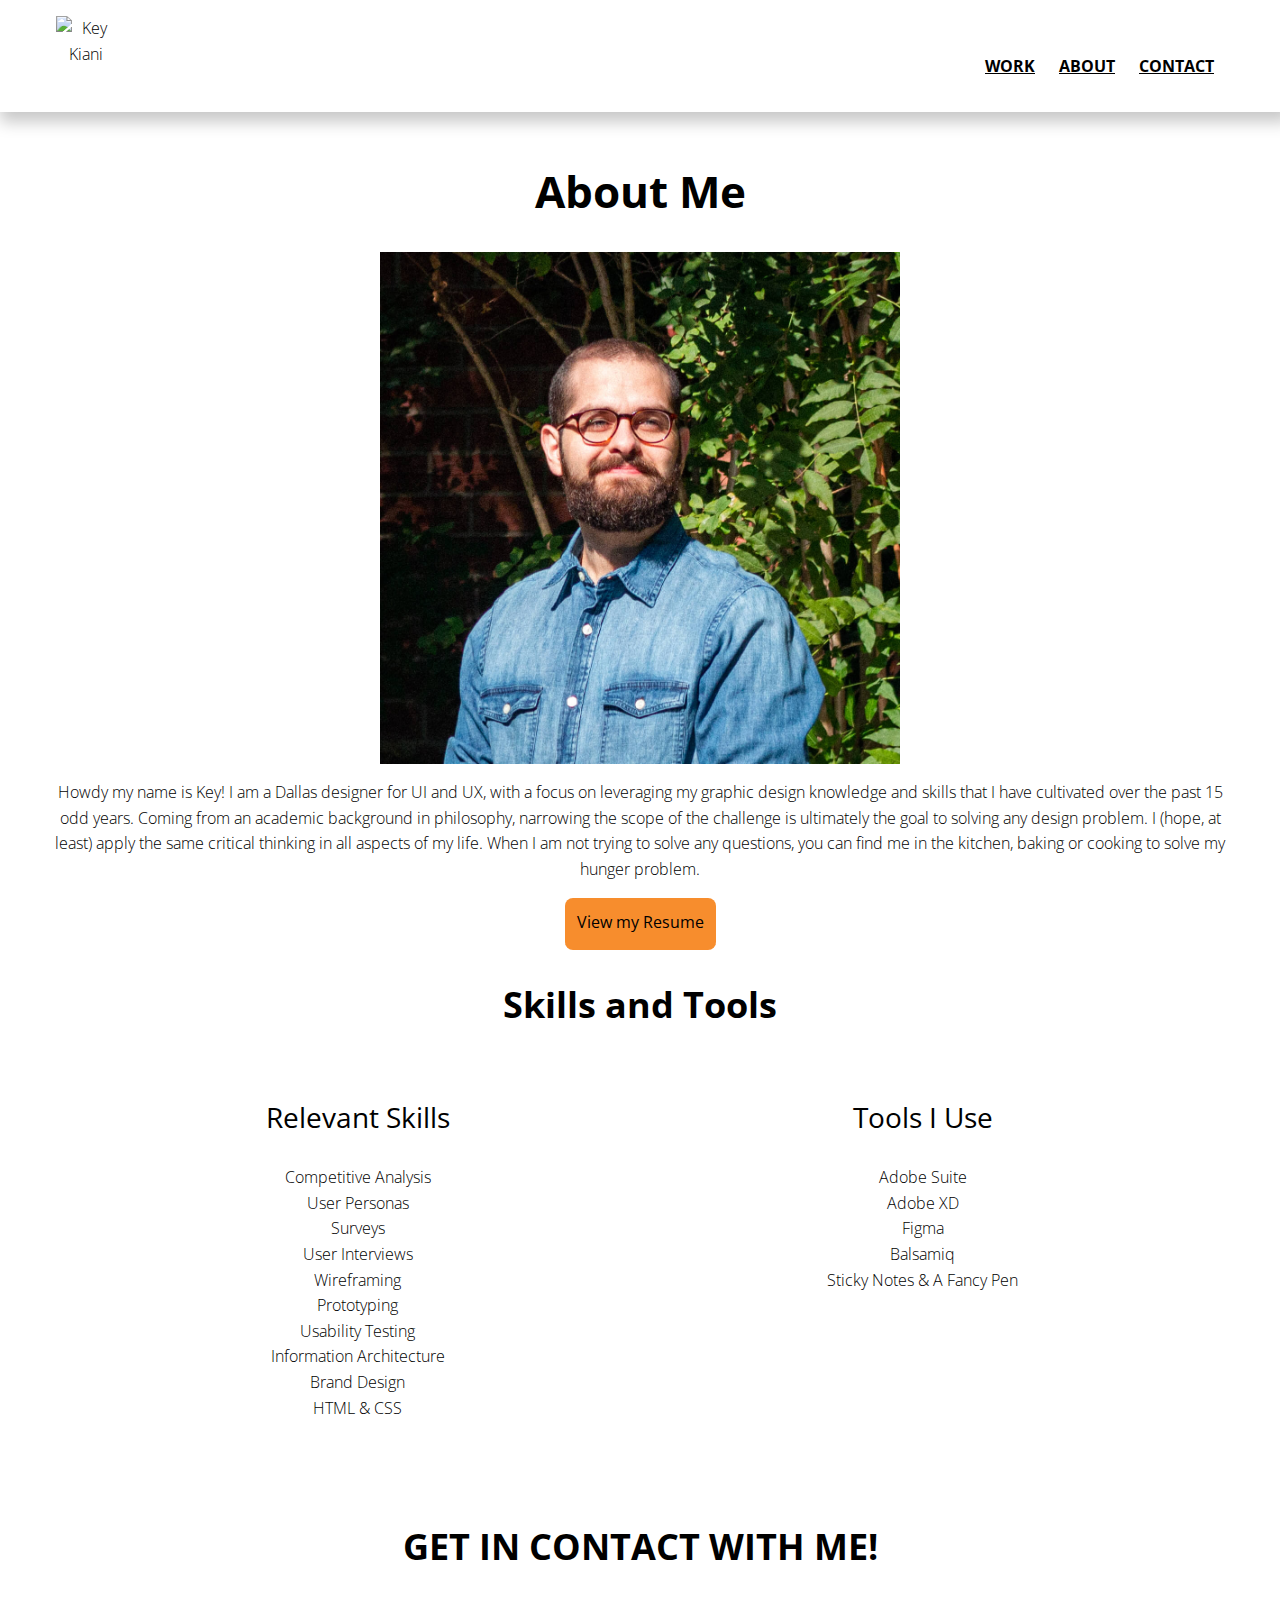
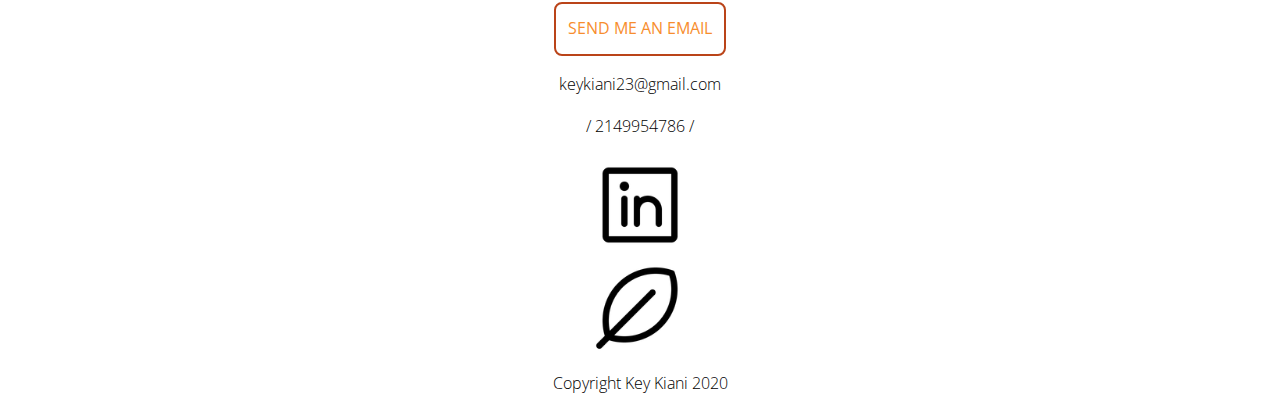
==== commit fcff6de2: "Portfolio Feedback" ====
--- a/about.html
+++ b/about.html
@@ -56,13 +56,13 @@
                 </p>
               </div>
               <!-- Testing how this div works -->
-              <a href="files/cv.pdf" target="_blank">My Resume</a>
+            <a href="files/cv.pdf" class="button" target="_blank">View my Resume</a>
             </div>
             <div class="row">
               <h2>Skills and Tools</h2>
               <div class="col-md-6">
                 <h3>Relevant Skills</h3>
-                <ul>
+                <ul style="padding-left: 0px;list-style: none;">
                   <li>Competitive Analysis</li>
                   <li>User Personas</li>
                   <li>Surveys</li>
@@ -77,7 +77,7 @@
               </div>
               <div class="col-md-6">
                 <h3>Tools I Use</h3>
-                <ul>
+                <ul style="padding-left: 0px;list-style: none;">
                   <li>Adobe Suite</li>
                   <li>Adobe XD</li>
                   <li>Figma</li>
@@ -95,23 +95,25 @@
   <!-- Footer -->
   <footer id="contact">
     <div class="container containercenter">
-      <h2>Contact</h2>
-      <p>Get in contact with me and let's have a chat!</p>
+      <h2>GET IN CONTACT WITH ME!</h2>
       <div>
         <a href="mailto:keykiani23@gmail.com" class="button contact">Send me an email</a>
         <div>
-          <div class="">
+          <div>
             <p>keykiani23@gmail.com</p>
             <p>/ 2149954786 /</p>
           </div>
+          <div class="">
           <a href="https://www.linkedin.com/in/keyarashkiani"> <img src="img/about/linkedin-logo.png" alt="Linkedin" class="footer" /></a>
           <a href="https://www.keykiani.com"> <img src="img/about/leaf.png" alt="Notion Page" class="footer" /></a>
+        </div>
         </div>
       </div>
       <p>Copyright Key Kiani 2020</p>
     </div>
   </footer>
   <!-- End Footer -->
+
   <script src="https://code.jquery.com/jquery-3.5.1.js" integrity="sha256-QWo7LDvxbWT2tbbQ97B53yJnYU3WhH/C8ycbRAkjPDc=" crossorigin="anonymous"></script>
   <script src="js/script.js"></script>
 </body>
